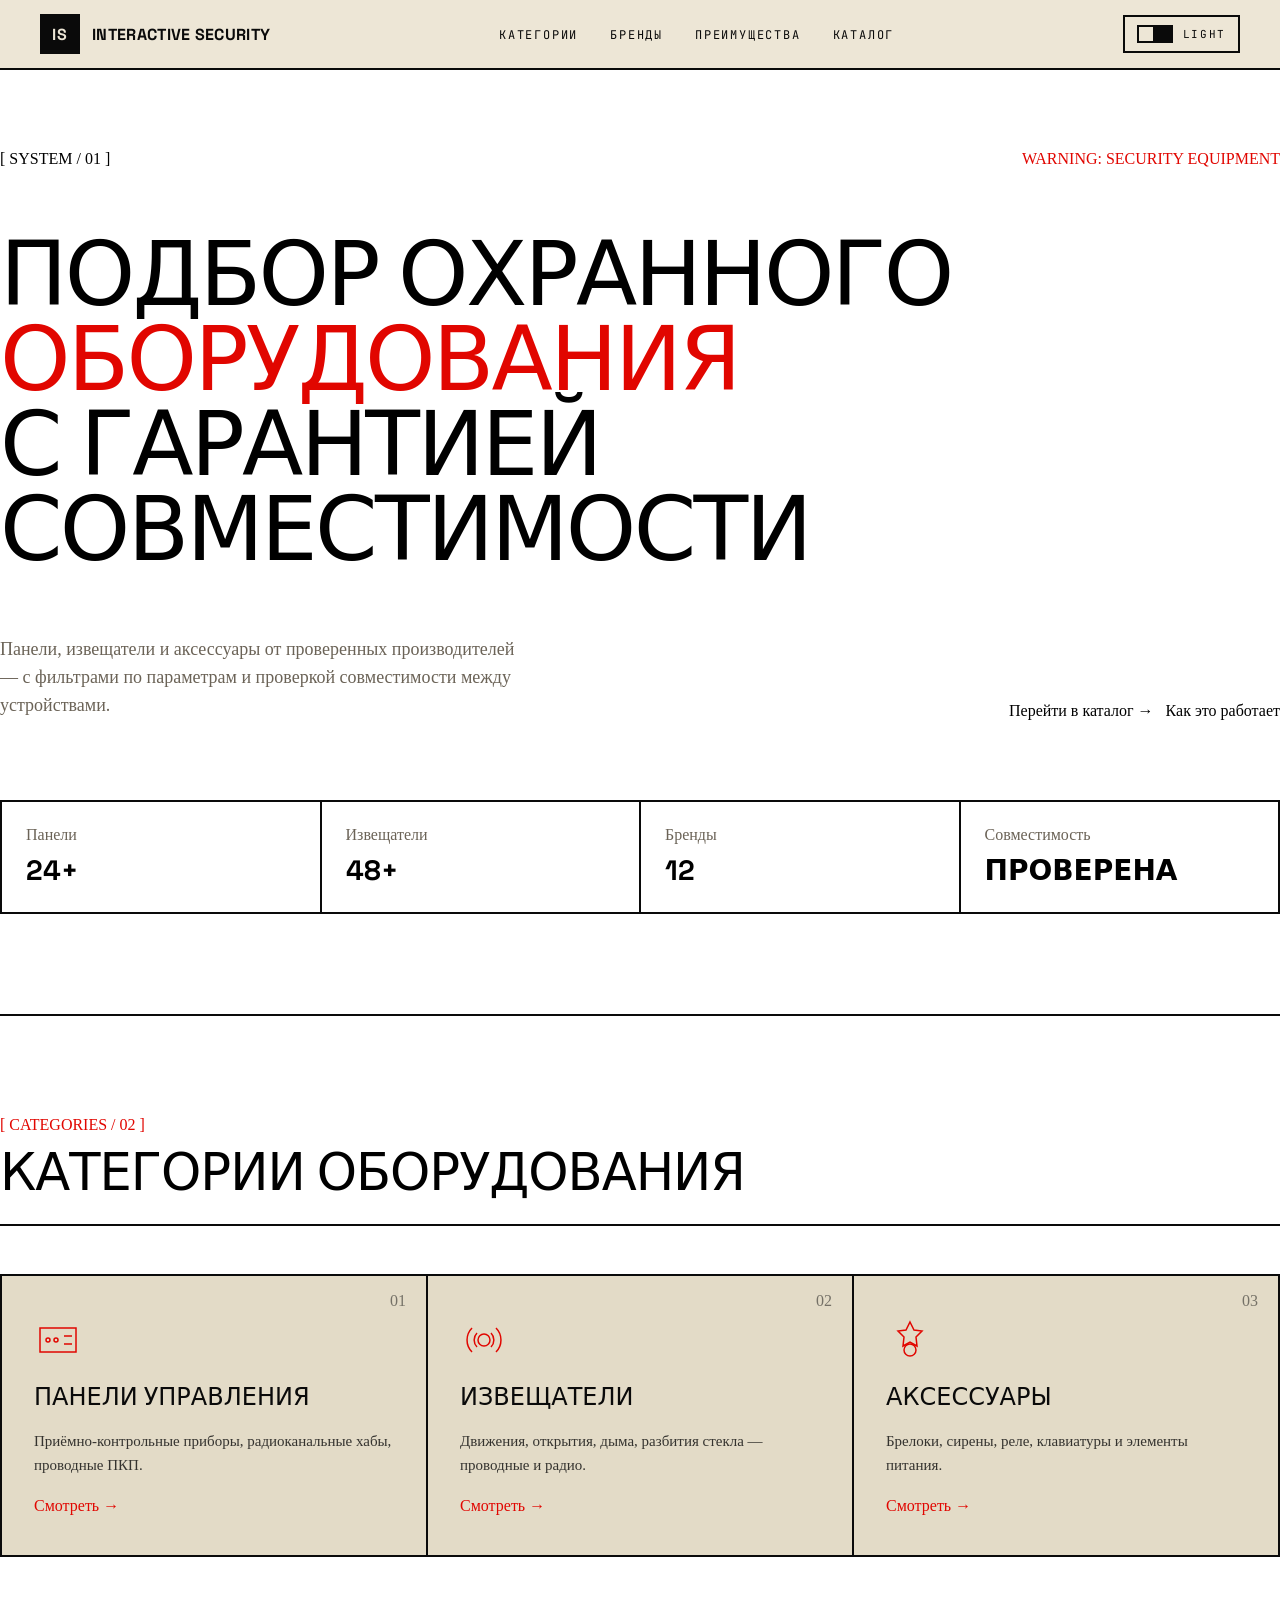
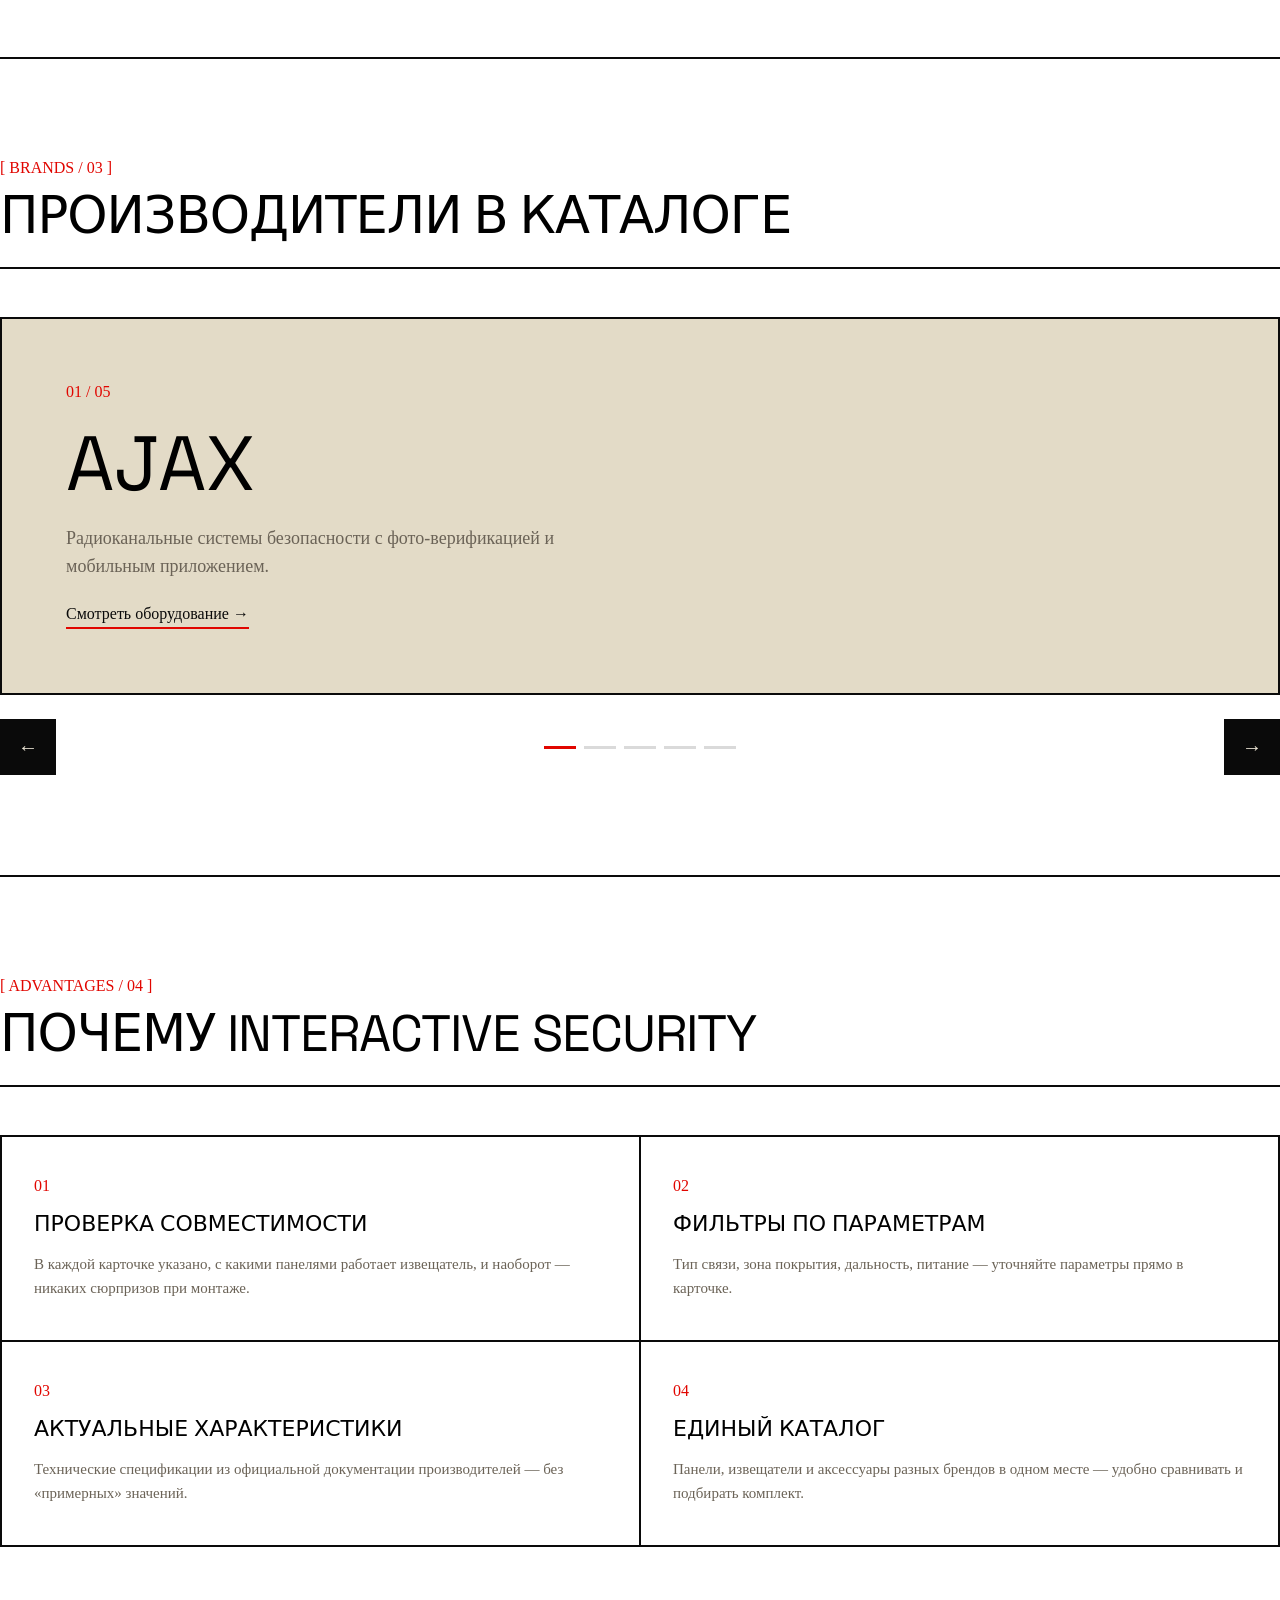
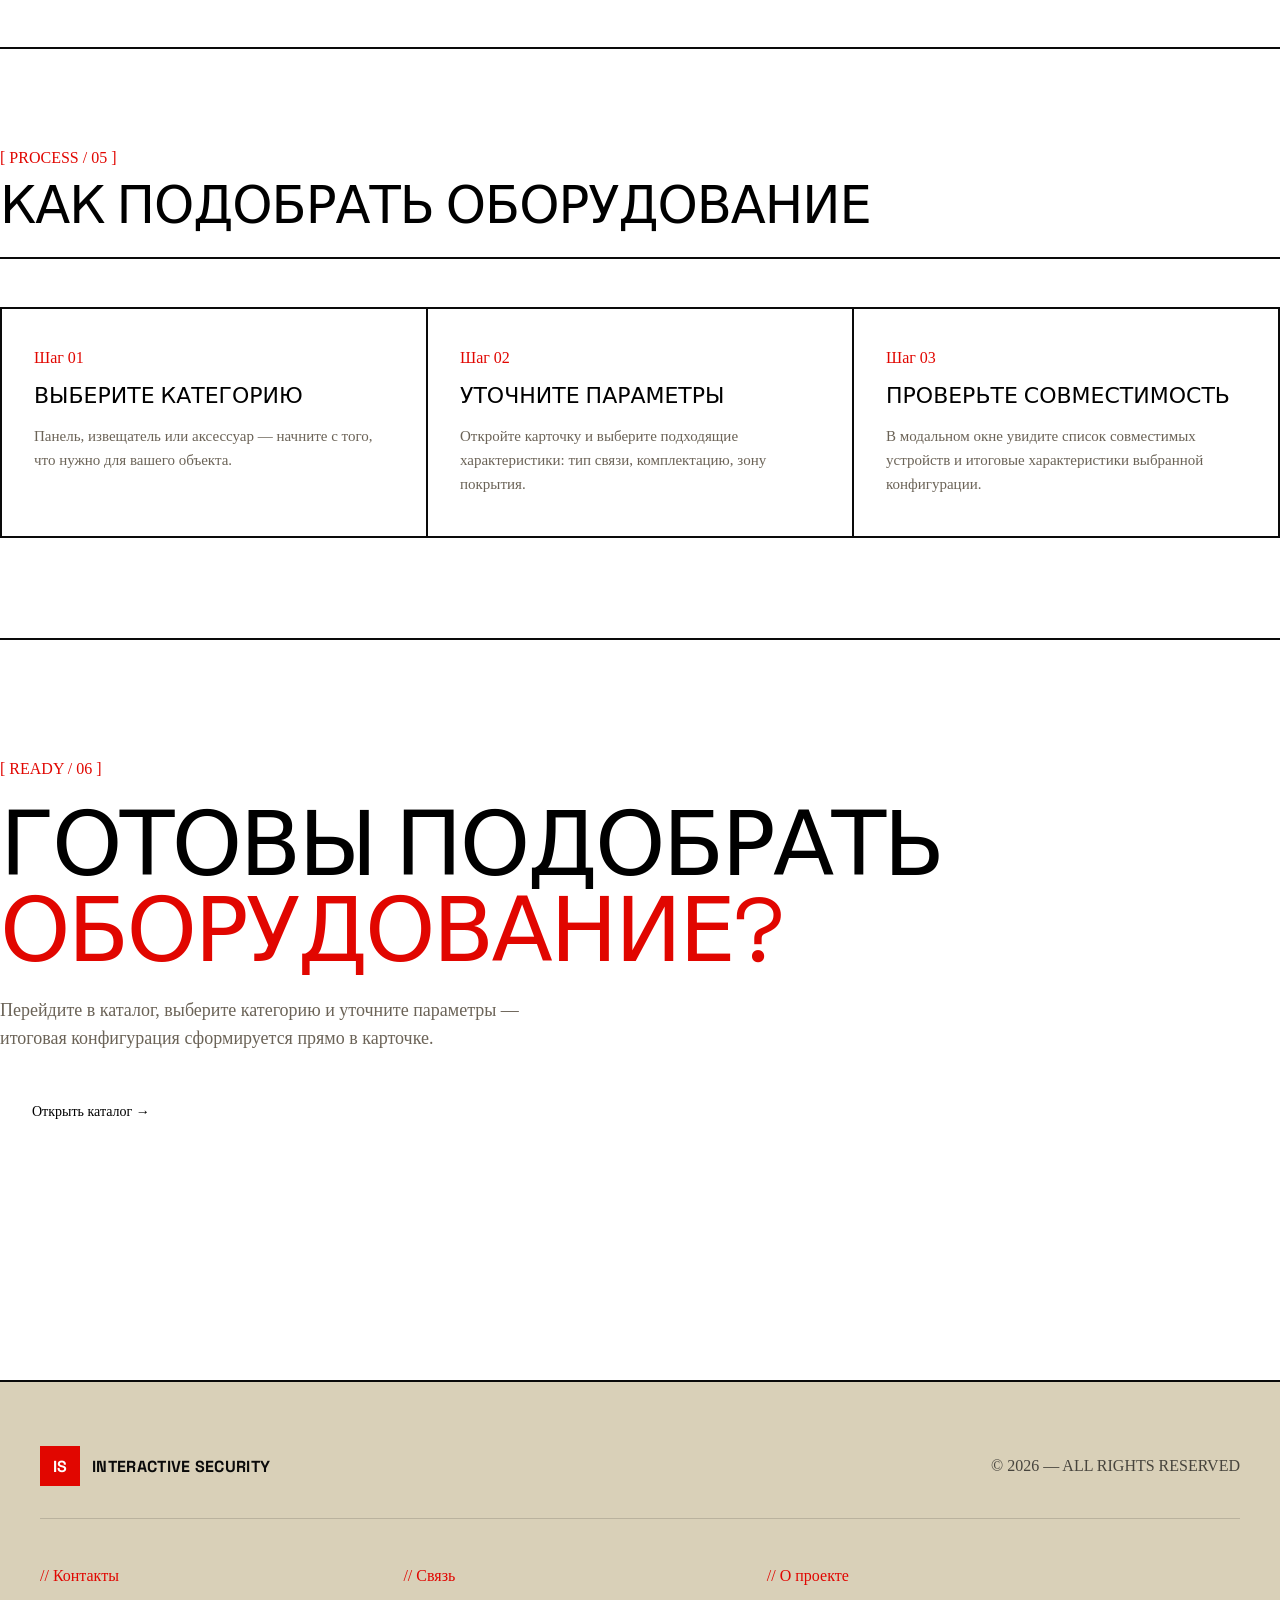
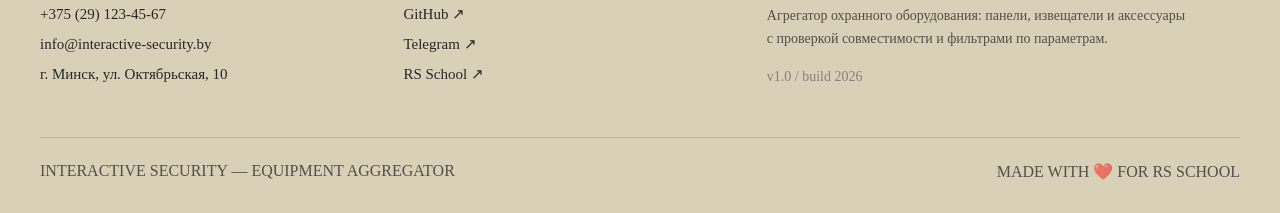
==== index.html @ 3c2dcc37 "feat: add homepage with all sections" ====
<!DOCTYPE html>
<html lang="ru">
<head>
  <meta charset="UTF-8">
  <meta name="viewport" content="width=device-width, initial-scale=1.0">
  <title>Interactive Security — агрегатор охранного оборудования</title>
  <meta name="description" content="Подбор охранного оборудования: панели, извещатели и аксессуары с проверкой совместимости и фильтрами по параметрам.">

  <link rel="icon" href="resources/favicon.svg" type="image/svg+xml">
  <link rel="preconnect" href="https://fonts.googleapis.com">
  <link rel="preconnect" href="https://fonts.gstatic.com" crossorigin>
  <link href="https://fonts.googleapis.com/css2?family=Inter:wght@400;500;600&family=JetBrains+Mono:wght@400;500&family=Space+Grotesk:wght@500;700&display=swap" rel="stylesheet">
  <link rel="stylesheet" href="css/style.css">

  <!-- Anti-FOUC темы -->
  <script>
    (function () {
      var t = localStorage.getItem('theme');
      if (t !== 'light' && t !== 'dark') {
        t = window.matchMedia('(prefers-color-scheme: dark)').matches ? 'dark' : 'light';
      }
      document.documentElement.dataset.theme = t;
    })();
  </script>
</head>
<body>

  <!-- ============ HEADER ============ -->
  <header class="header">
    <div class="header__inner">
      <a href="index.html" class="header__logo" aria-label="Interactive Security — на главную">
        <span class="header__logo-mark">IS</span>
        <span class="header__logo-text">Interactive&nbsp;Security</span>
      </a>

      <nav class="nav" aria-label="Основная навигация">
        <ul class="nav__list">
          <li><a class="nav__link" href="#catalog-preview">Категории</a></li>
          <li><a class="nav__link" href="#brands">Бренды</a></li>
          <li><a class="nav__link" href="#features">Преимущества</a></li>
          <li><a class="nav__link" href="catalog.html">Каталог</a></li>
        </ul>
      </nav>

      <div class="header__actions">
        <button
          class="theme-toggle"
          type="button"
          role="switch"
          aria-checked="false"
          aria-label="Переключить тему"
          data-theme-toggle
        >
          <span class="theme-toggle__track">
            <span class="theme-toggle__thumb"></span>
          </span>
          <span class="theme-toggle__label mono" data-theme-label>LIGHT</span>
        </button>

        <button
          class="burger"
          type="button"
          aria-label="Открыть меню"
          aria-expanded="false"
          aria-controls="mobileMenu"
          data-burger
        >
          <span></span><span></span><span></span>
        </button>
      </div>
    </div>

    <div class="mobile-menu" id="mobileMenu" hidden>
      <ul class="mobile-menu__list">
        <li><a href="#catalog-preview">Категории</a></li>
        <li><a href="#brands">Бренды</a></li>
        <li><a href="#features">Преимущества</a></li>
        <li><a href="catalog.html">Каталог</a></li>
      </ul>
    </div>
  </header>

  <main>

    <!-- ============ 1. HERO ============ -->
    <section class="hero" id="hero">
      <div class="container hero__inner">
        <div class="hero__top">
          <span class="mono">[ SYSTEM / 01 ]</span>
          <span class="mono hero__warning">WARNING: SECURITY EQUIPMENT</span>
        </div>

        <h1 class="hero__title">
          Подбор&nbsp;охранного<br>
          <span class="hero__title-accent">оборудования</span><br>
          с&nbsp;гарантией совместимости
        </h1>

        <div class="hero__bottom">
          <p class="hero__lead">
            Панели, извещатели и аксессуары от проверенных производителей —
            с фильтрами по параметрам и проверкой совместимости между устройствами.
          </p>

          <div class="hero__actions">
            <a class="btn" href="catalog.html">Перейти в каталог →</a>
            <a class="btn btn--ghost" href="#features">Как это работает</a>
          </div>
        </div>

        <div class="hero__meta">
          <div class="hero__meta-item">
            <span class="mono hero__meta-label">Панели</span>
            <span class="hero__meta-value">24+</span>
          </div>
          <div class="hero__meta-item">
            <span class="mono hero__meta-label">Извещатели</span>
            <span class="hero__meta-value">48+</span>
          </div>
          <div class="hero__meta-item">
            <span class="mono hero__meta-label">Бренды</span>
            <span class="hero__meta-value">12</span>
          </div>
          <div class="hero__meta-item">
            <span class="mono hero__meta-label">Совместимость</span>
            <span class="hero__meta-value">проверена</span>
          </div>
        </div>
      </div>
    </section>

    <!-- ============ 2. КАТЕГОРИИ ============ -->
    <section class="categories" id="catalog-preview">
      <div class="container">
        <div class="section-head">
          <span class="mono section-head__label">[ CATEGORIES / 02 ]</span>
          <h2 class="section-head__title">Категории оборудования</h2>
        </div>

        <div class="categories__grid">

          <a class="category-card" href="catalog.html#panels">
            <span class="category-card__num mono">01</span>
            <div class="category-card__icon" aria-hidden="true">
              <svg viewBox="0 0 48 48" fill="none" stroke="currentColor" stroke-width="1.5">
                <rect x="6" y="12" width="36" height="24"/>
                <circle cx="14" cy="24" r="2"/>
                <circle cx="22" cy="24" r="2"/>
                <path d="M30 20h8M30 28h8"/>
              </svg>
            </div>
            <h3 class="category-card__title">Панели управления</h3>
            <p class="category-card__desc">
              Приёмно-контрольные приборы, радиоканальные хабы, проводные ПКП.
            </p>
            <span class="category-card__more mono">Смотреть →</span>
          </a>

          <a class="category-card" href="catalog.html#detectors">
            <span class="category-card__num mono">02</span>
            <div class="category-card__icon" aria-hidden="true">
              <svg viewBox="0 0 48 48" fill="none" stroke="currentColor" stroke-width="1.5">
                <circle cx="24" cy="24" r="6"/>
                <path d="M12 12a17 17 0 0 0 0 24M36 12a17 17 0 0 1 0 24"/>
                <path d="M17 17a10 10 0 0 0 0 14M31 17a10 10 0 0 1 0 14"/>
              </svg>
            </div>
            <h3 class="category-card__title">Извещатели</h3>
            <p class="category-card__desc">
              Движения, открытия, дыма, разбития стекла — проводные и радио.
            </p>
            <span class="category-card__more mono">Смотреть →</span>
          </a>

          <a class="category-card" href="catalog.html#accessories">
            <span class="category-card__num mono">03</span>
            <div class="category-card__icon" aria-hidden="true">
              <svg viewBox="0 0 48 48" fill="none" stroke="currentColor" stroke-width="1.5">
                <path d="M24 6l4 8 8 1-6 6 1 9-7-4-7 4 1-9-6-6 8-1z"/>
                <circle cx="24" cy="34" r="6"/>
              </svg>
            </div>
            <h3 class="category-card__title">Аксессуары</h3>
            <p class="category-card__desc">
              Брелоки, сирены, реле, клавиатуры и элементы питания.
            </p>
            <span class="category-card__more mono">Смотреть →</span>
          </a>

        </div>
      </div>
    </section>

    <!-- ============ 3. СЛАЙДЕР БРЕНДОВ ============ -->
    <section class="slider" id="brands">
      <div class="container">
        <div class="section-head">
          <span class="mono section-head__label">[ BRANDS / 03 ]</span>
          <h2 class="section-head__title">Производители в каталоге</h2>
        </div>

        <div class="slider__viewport">
          <ul class="slider__track" data-slider-track>
            <li class="slide">
              <span class="slide__num mono">01 / 05</span>
              <h3 class="slide__brand">Ajax</h3>
              <p class="slide__desc">
                Радиоканальные системы безопасности с фото-верификацией
                и мобильным приложением.
              </p>
              <a class="slide__link mono" href="catalog.html">Смотреть оборудование →</a>
            </li>

            <li class="slide">
              <span class="slide__num mono">02 / 05</span>
              <h3 class="slide__brand">Bolid</h3>
              <p class="slide__desc">
                Российский производитель проводных и радиоканальных систем
                для объектов любого масштаба.
              </p>
              <a class="slide__link mono" href="catalog.html">Смотреть оборудование →</a>
            </li>

            <li class="slide">
              <span class="slide__num mono">03 / 05</span>
              <h3 class="slide__brand">Hikvision</h3>
              <p class="slide__desc">
                Интегрированные решения: видеонаблюдение, СКУД и охранная
                сигнализация в одной экосистеме.
              </p>
              <a class="slide__link mono" href="catalog.html">Смотреть оборудование →</a>
            </li>

            <li class="slide">
              <span class="slide__num mono">04 / 05</span>
              <h3 class="slide__brand">Rielta</h3>
              <p class="slide__desc">
                Широкая линейка извещателей и приёмно-контрольных приборов
                для профессионального монтажа.
              </p>
              <a class="slide__link mono" href="catalog.html">Смотреть оборудование →</a>
            </li>

            <li class="slide">
              <span class="slide__num mono">05 / 05</span>
              <h3 class="slide__brand">DSC</h3>
              <p class="slide__desc">
                Проверенные временем проводные и беспроводные панели
                для дома и бизнеса.
              </p>
              <a class="slide__link mono" href="catalog.html">Смотреть оборудование →</a>
            </li>
          </ul>
        </div>

        <div class="slider__controls">
          <button class="slider__btn" type="button" aria-label="Предыдущий слайд" data-slider-prev>
            ←
          </button>

          <div class="slider__dots" data-slider-dots aria-hidden="true">
            <span class="slider__dot is-active"></span>
            <span class="slider__dot"></span>
            <span class="slider__dot"></span>
            <span class="slider__dot"></span>
            <span class="slider__dot"></span>
          </div>

          <button class="slider__btn" type="button" aria-label="Следующий слайд" data-slider-next>
            →
          </button>
        </div>
      </div>
    </section>

    <!-- ============ 4. ПРЕИМУЩЕСТВА ============ -->
    <section class="features" id="features">
      <div class="container">
        <div class="section-head">
          <span class="mono section-head__label">[ ADVANTAGES / 04 ]</span>
          <h2 class="section-head__title">Почему Interactive Security</h2>
        </div>

        <div class="features__grid">

          <article class="feature">
            <span class="feature__num mono">01</span>
            <h3 class="feature__title">Проверка совместимости</h3>
            <p class="feature__desc">
              В каждой карточке указано, с какими панелями работает
              извещатель, и наоборот — никаких сюрпризов при монтаже.
            </p>
          </article>

          <article class="feature">
            <span class="feature__num mono">02</span>
            <h3 class="feature__title">Фильтры по параметрам</h3>
            <p class="feature__desc">
              Тип связи, зона покрытия, дальность, питание —
              уточняйте параметры прямо в карточке.
            </p>
          </article>

          <article class="feature">
            <span class="feature__num mono">03</span>
            <h3 class="feature__title">Актуальные характеристики</h3>
            <p class="feature__desc">
              Технические спецификации из официальной документации
              производителей — без «примерных» значений.
            </p>
          </article>

          <article class="feature">
            <span class="feature__num mono">04</span>
            <h3 class="feature__title">Единый каталог</h3>
            <p class="feature__desc">
              Панели, извещатели и аксессуары разных брендов
              в одном месте — удобно сравнивать и подбирать комплект.
            </p>
          </article>

        </div>
      </div>
    </section>

    <!-- ============ 5. КАК ПОДОБРАТЬ ============ -->
    <section class="steps" id="how">
      <div class="container">
        <div class="section-head">
          <span class="mono section-head__label">[ PROCESS / 05 ]</span>
          <h2 class="section-head__title">Как подобрать оборудование</h2>
        </div>

        <ol class="steps__list">
          <li class="step">
            <span class="step__num mono">Шаг 01</span>
            <h3 class="step__title">Выберите категорию</h3>
            <p class="step__desc">
              Панель, извещатель или аксессуар — начните с того,
              что нужно для вашего объекта.
            </p>
          </li>

          <li class="step">
            <span class="step__num mono">Шаг 02</span>
            <h3 class="step__title">Уточните параметры</h3>
            <p class="step__desc">
              Откройте карточку и выберите подходящие характеристики:
              тип связи, комплектацию, зону покрытия.
            </p>
          </li>

          <li class="step">
            <span class="step__num mono">Шаг 03</span>
            <h3 class="step__title">Проверьте совместимость</h3>
            <p class="step__desc">
              В модальном окне увидите список совместимых устройств
              и итоговые характеристики выбранной конфигурации.
            </p>
          </li>
        </ol>
      </div>
    </section>

    <!-- ============ 6. CTA ============ -->
    <section class="cta" id="cta">
      <div class="container cta__inner">
        <span class="mono cta__label">[ READY / 06 ]</span>
        <h2 class="cta__title">
          Готовы&nbsp;подобрать<br>
          <span class="cta__title-accent">оборудование?</span>
        </h2>
        <p class="cta__lead">
          Перейдите в каталог, выберите категорию и уточните параметры —
          итоговая конфигурация сформируется прямо в карточке.
        </p>
        <a class="btn btn--lg" href="catalog.html">Открыть каталог →</a>
      </div>
    </section>

  </main>

  <!-- ============ FOOTER ============ -->
  <footer class="footer">
    <div class="container footer__inner">

      <div class="footer__top">
        <a href="index.html" class="footer__logo" aria-label="Interactive Security — на главную">
          <span class="footer__logo-mark">IS</span>
          <span class="footer__logo-text">Interactive&nbsp;Security</span>
        </a>
        <p class="footer__copy mono">© 2026 — ALL RIGHTS RESERVED</p>
      </div>

      <div class="footer__grid">
        <div class="footer__col">
          <h3 class="footer__heading mono">// Контакты</h3>
          <ul class="footer__list">
            <li><a href="tel:+375291234567" class="footer__link">+375 (29) 123-45-67</a></li>
            <li><a href="mailto:info@interactive-security.by" class="footer__link">info@interactive-security.by</a></li>
            <li>
              <a href="https://yandex.by/maps/?text=Минск,ул.Октябрьская,10"
                 target="_blank" rel="noopener noreferrer" class="footer__link">
                г. Минск, ул. Октябрьская, 10
              </a>
            </li>
          </ul>
        </div>

        <div class="footer__col">
          <h3 class="footer__heading mono">// Связь</h3>
          <ul class="footer__list">
            <li><a href="https://github.com/bobscrew" target="_blank" rel="noopener noreferrer" class="footer__link">GitHub ↗</a></li>
            <li><a href="https://t.me/CIUNIT" target="_blank" rel="noopener noreferrer" class="footer__link">Telegram ↗</a></li>
            <li><a href="https://rs.school/" target="_blank" rel="noopener noreferrer" class="footer__link">RS School ↗</a></li>
          </ul>
        </div>

        <div class="footer__col">
          <h3 class="footer__heading mono">// О проекте</h3>
          <p class="footer__text">
            Агрегатор охранного оборудования: панели, извещатели и аксессуары
            с проверкой совместимости и фильтрами по параметрам.
          </p>
          <p class="footer__text mono footer__version">v1.0 / build 2026</p>
        </div>
      </div>

      <div class="footer__bottom">
        <span class="mono">INTERACTIVE SECURITY — EQUIPMENT AGGREGATOR</span>
        <span class="mono">MADE WITH ❤️ FOR RS SCHOOL</span>
      </div>

    </div>
  </footer>

  <script type="module">
    import { initTheme } from './js/theme.js';
    initTheme();
  </script>
</body>
</html>
---- css/style.css ----
@import url("reset.css");
@import url("variables.css");
@import url("base.css");
@import url("header.css");
@import url("footer.css");
@import url("home.css");
@import url("catalog.css");
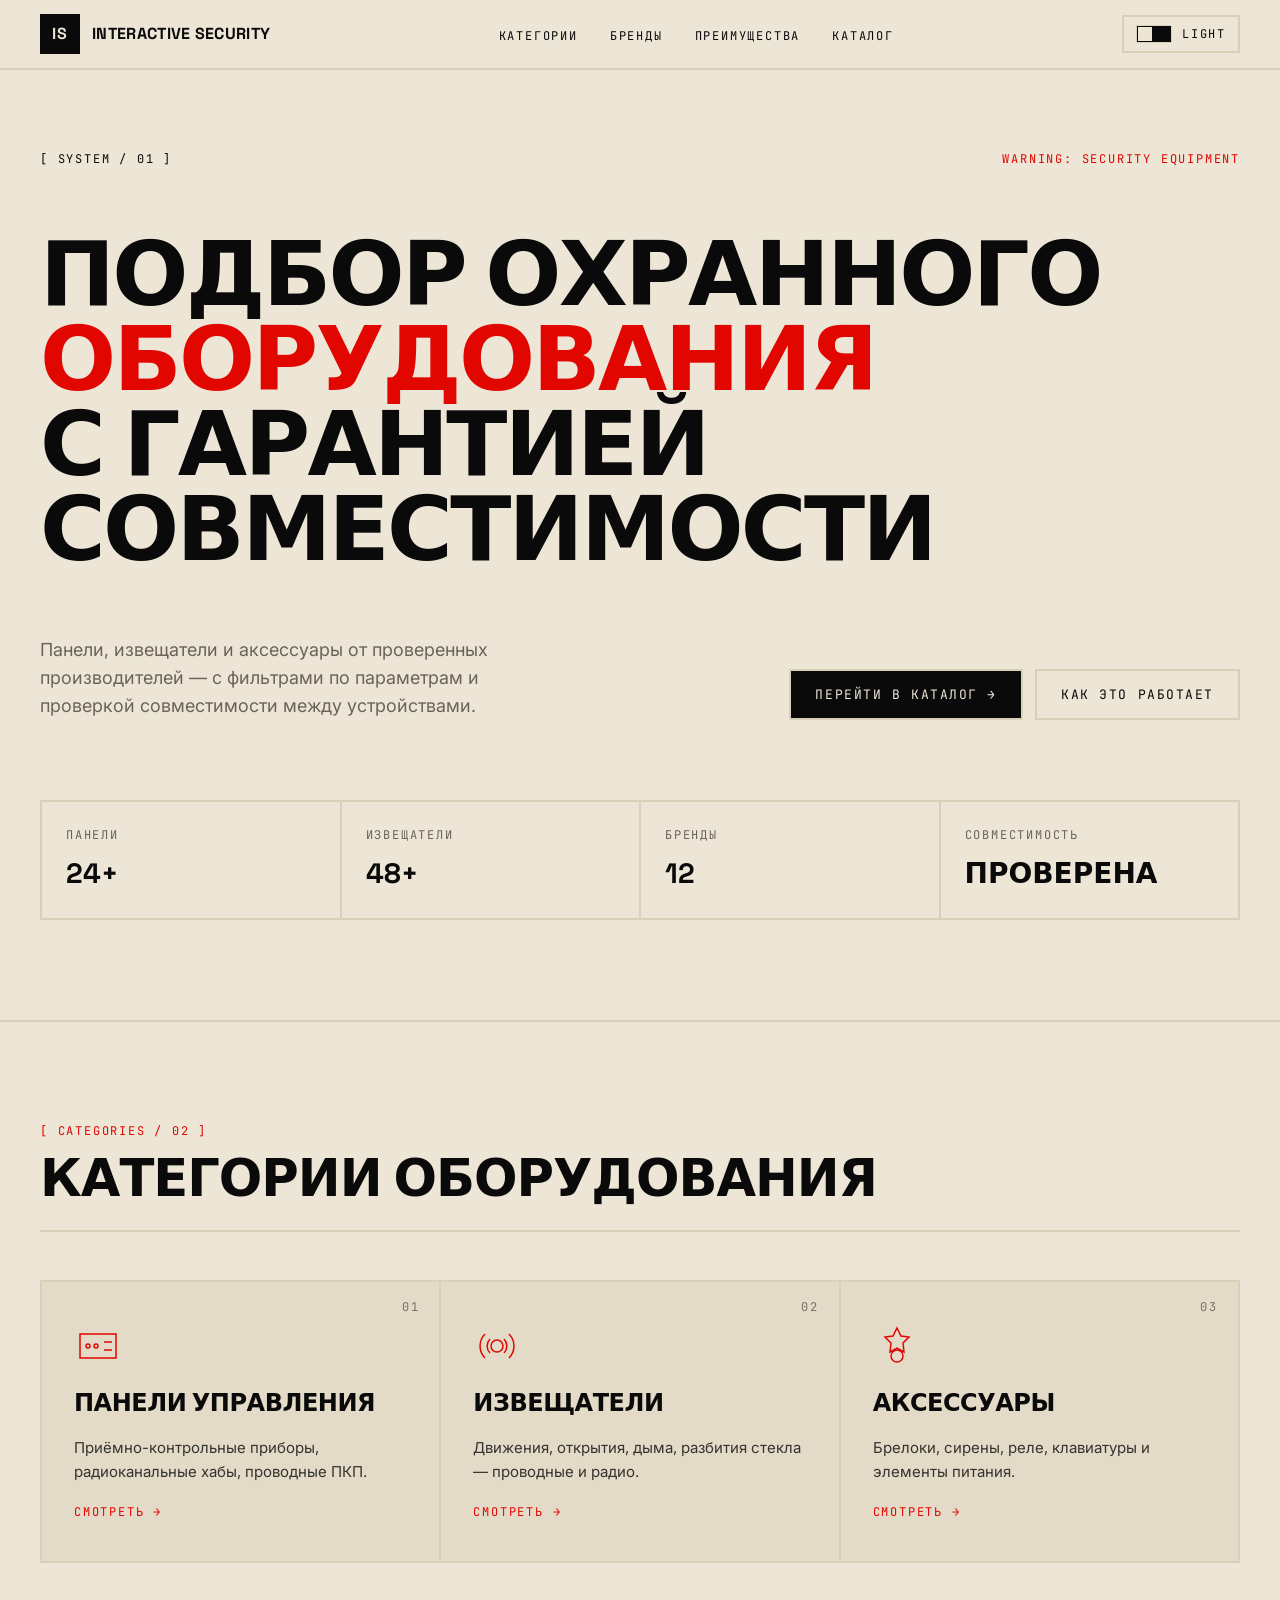
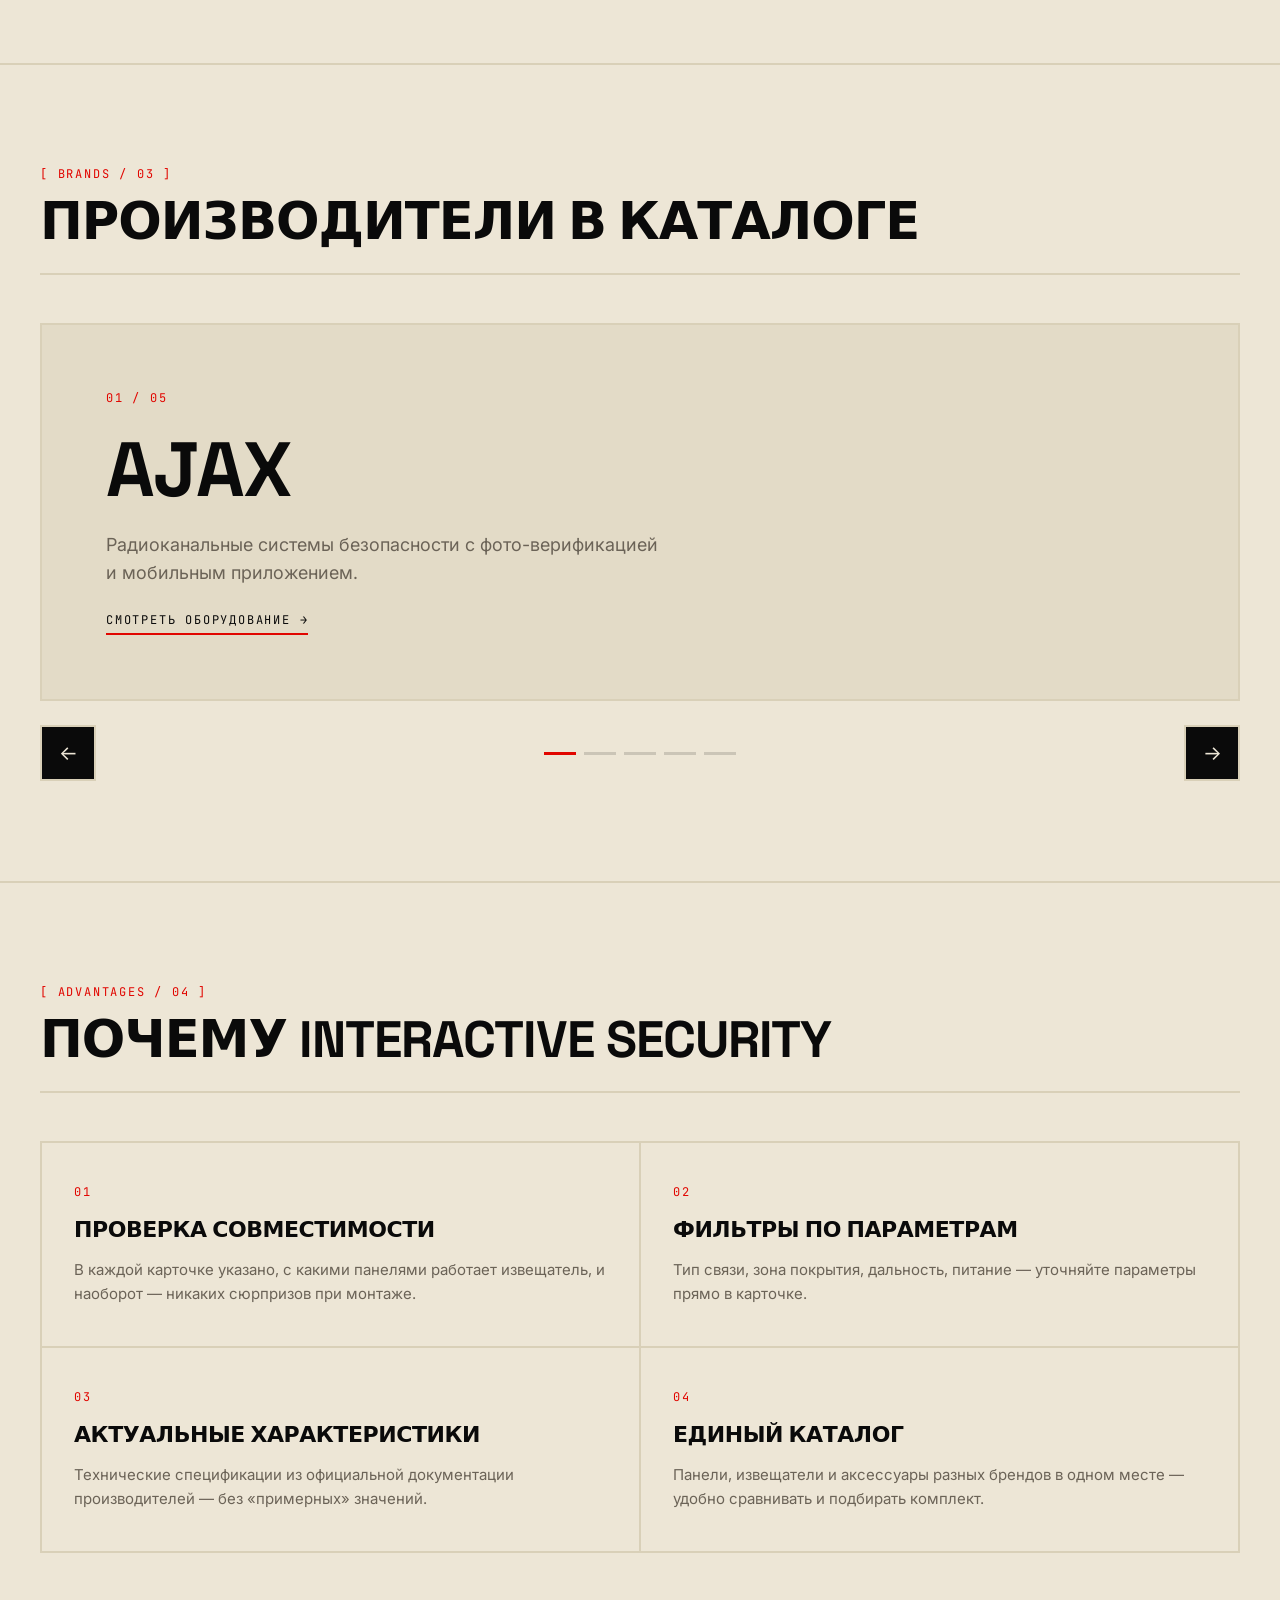
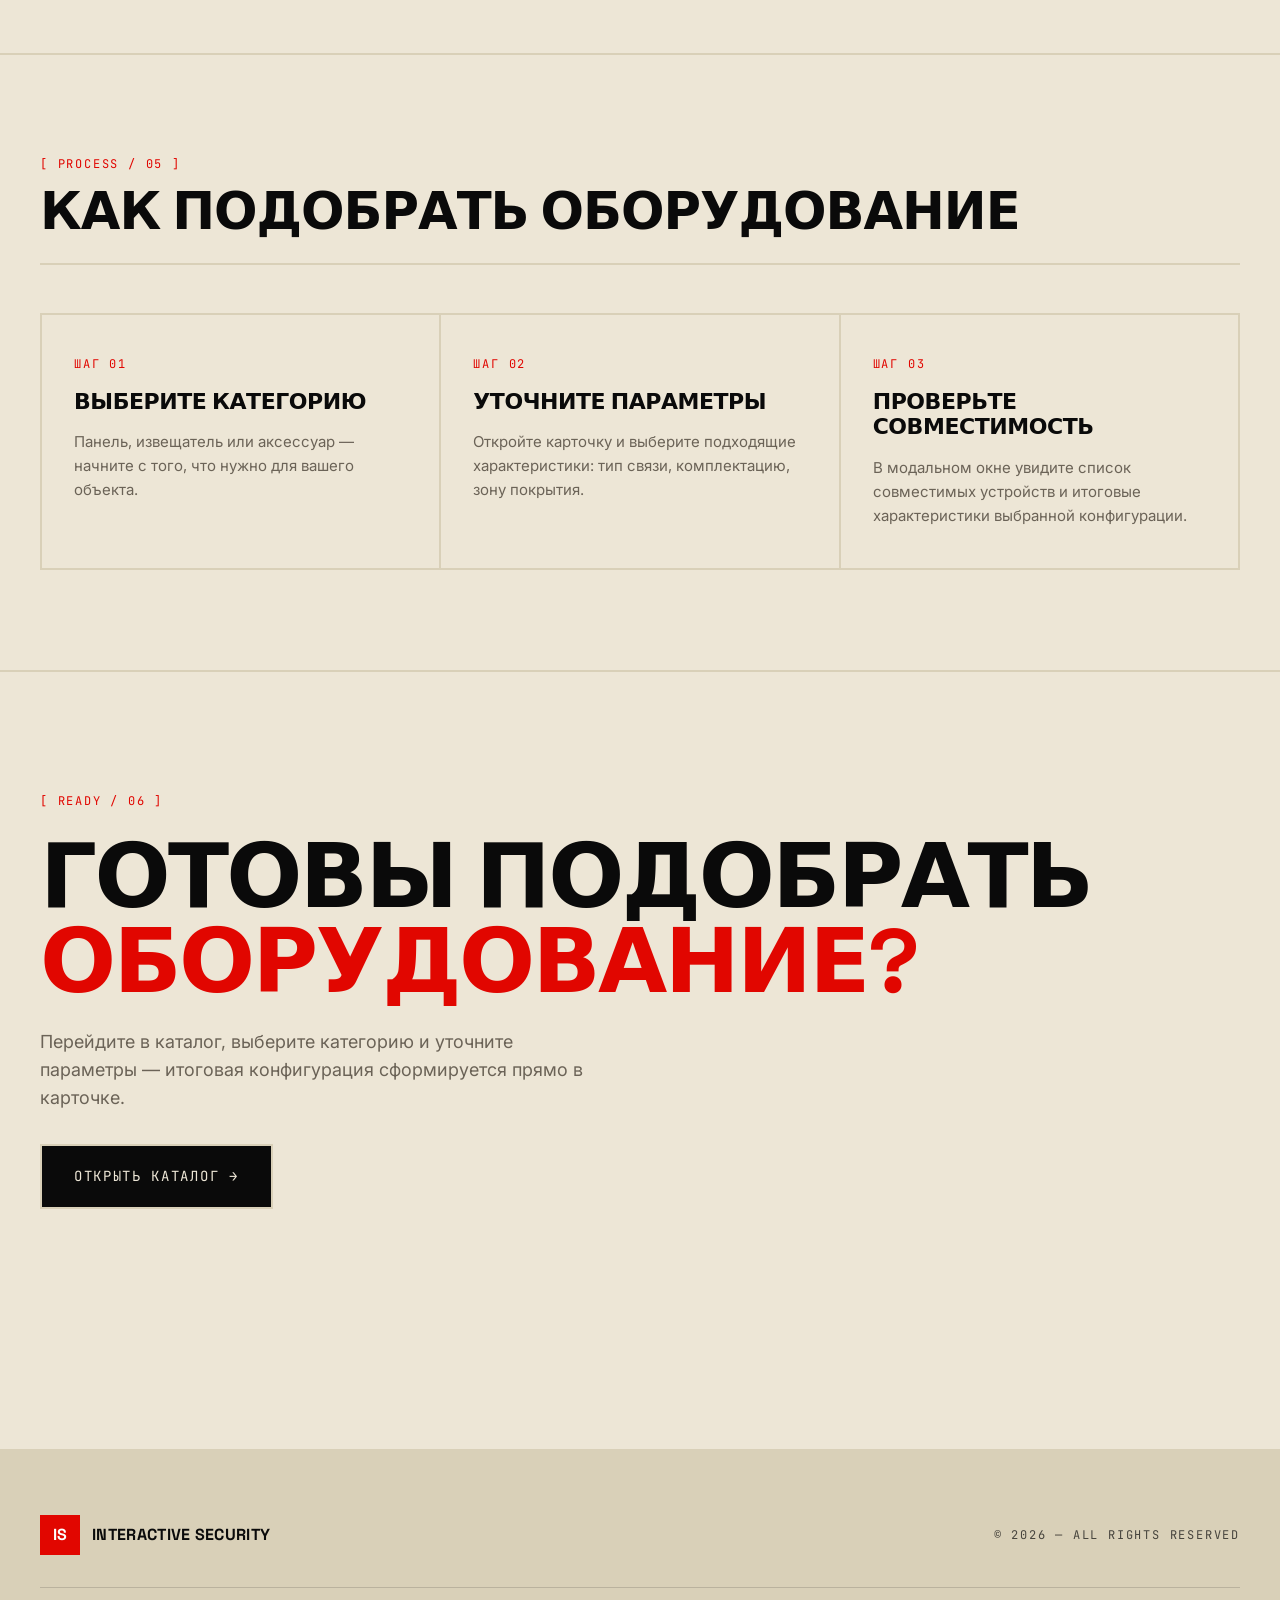
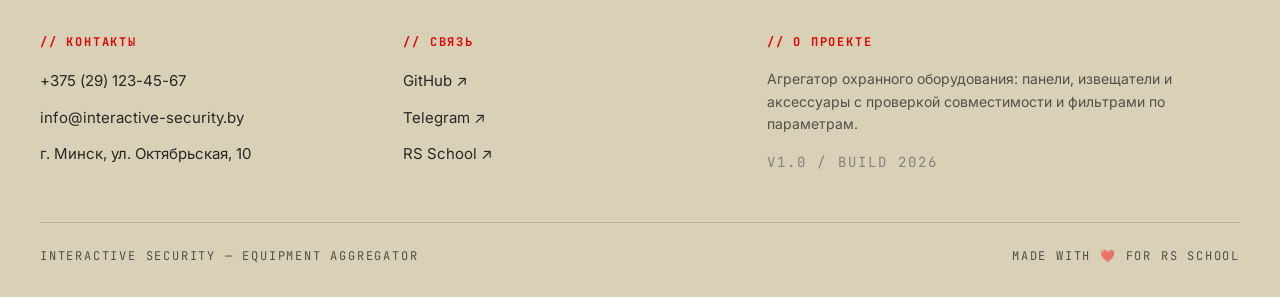
==== commit 073c0d1c: "feat: add js to slider" ====
--- a/index.html
+++ b/index.html
@@ -434,9 +434,12 @@
     </div>
   </footer>
 
-  <script type="module">
-    import { initTheme } from './js/theme.js';
-    initTheme();
-  </script>
+<script type="module">
+  import { initTheme } from './js/theme.js';
+  import { initSlider } from './js/slider.js';
+
+  initTheme();
+  initSlider();
+</script>
 </body>
 </html>
